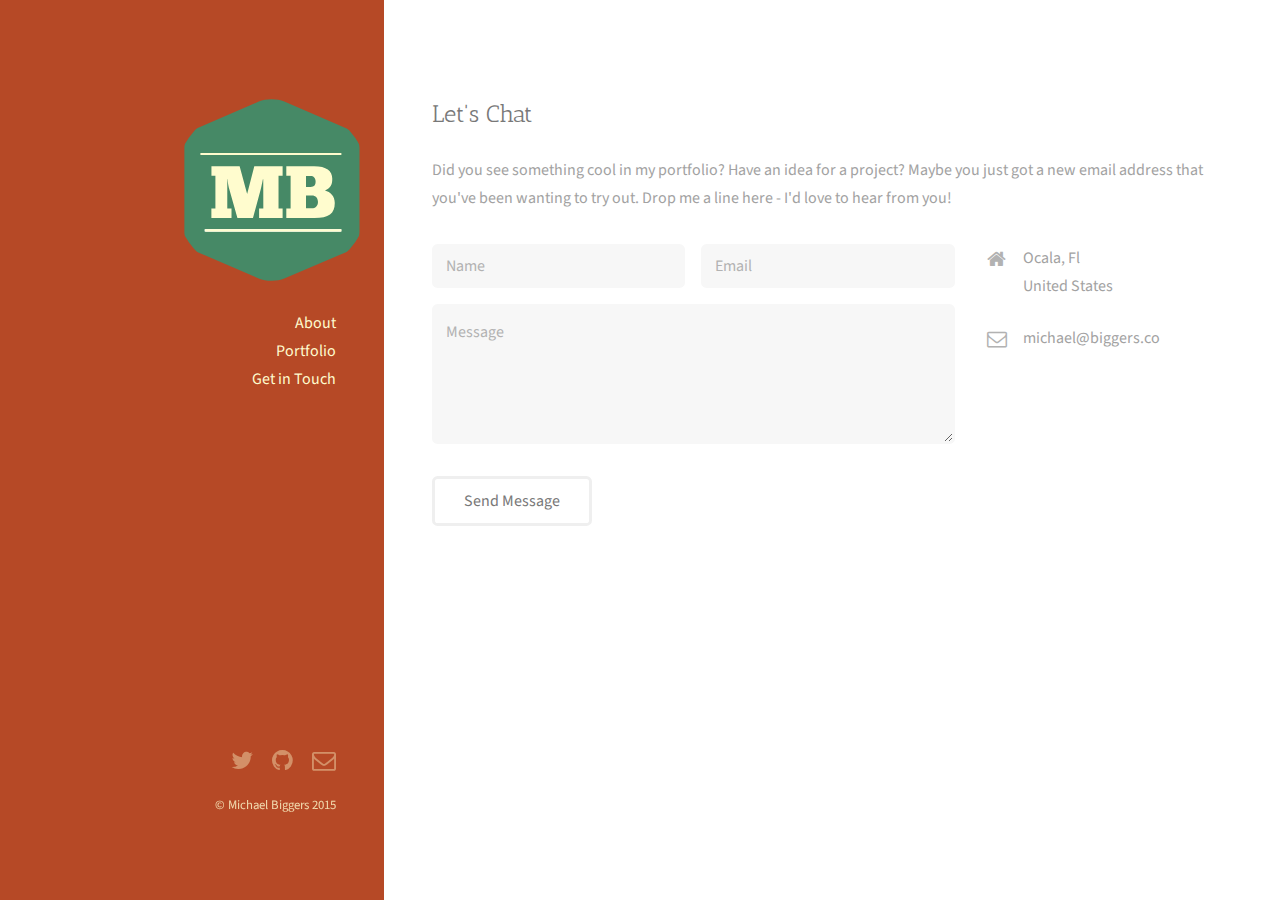
==== contact.html @ 1ce7cd29 "init" ====
<!DOCTYPE HTML>
<!--
	Strata by HTML5 UP
	html5up.net | @n33co
	Free for personal and commercial use under the CCA 3.0 license (html5up.net/license)
-->
<html>
	<head>
		<title>Michael Biggers|Web Designer & Front-End Developer</title>
		<meta http-equiv="content-type" content="text/html; charset=utf-8" />
		<meta name="description" content="" />
		<meta name="keywords" content="" />

		<!--[if lte IE 8]><script src="css/ie/html5shiv.js"></script><![endif]-->
		<script src="js/jquery.min.js"></script>
		<script src="js/jquery.poptrox.min.js"></script>
		<script src="js/skel.min.js"></script>
		<script src="js/init.js"></script>
		<noscript>
			<link rel="stylesheet" href="css/skel.css" />
			<link rel="stylesheet" href="css/style.css" />
			<link rel="stylesheet" href="css/style-xlarge.css" />
		</noscript>
		<!--[if lte IE 8]><link rel="stylesheet" href="css/ie/v8.css" /><![endif]-->
		<script src = "js/transition.js"></script>
	</head>
	<body id="top">

		<!-- Header -->
			<header id="header">
				<a href="index.html" class="image avatar transition" id="logoa"><img src="images/logo.svg" alt="" id = "logo"/></a>
				<ul>
					<li><a href = "index.html" class = "transition">About</a></li>
					<li><a href = "portfolio.html" class = "transition">Portfolio</a></li>
					<li><a href = "contact.html" class = "transition">Get&nbsp;in&nbsp;Touch</a></li>
				</ul>
				
			</header>

		<!-- Main -->
			<div id="main">

				

				<!-- Three -->
					<section id="three">
						<h2>Let's Chat</h2>
						<p>Did you see something cool in my portfolio? Have an idea for a project? Maybe you just got a new email address that you've been wanting to try out. Drop me a line here - I'd love to hear from you!</p>
						<div class="row">
							<div class="8u 12u$(small)">
								<form method="post" action="#">
									<div class="row uniform 50%">
										<div class="6u 12u$(xsmall)"><input type="text" name="name" id="name" placeholder="Name" /></div>
										<div class="6u$ 12u$(xsmall)"><input type="email" name="email" id="email" placeholder="Email" /></div>
										<div class="12u$"><textarea name="message" id="message" placeholder="Message" rows="4"></textarea></div>
									</div>
								</form>
								<ul class="actions">
									<li><input type="submit" value="Send Message" /></li>
								</ul>
							</div>
							<div class="4u$ 12u$(small)">
								<ul class="labeled-icons">
									<li>
										<h3 class="icon fa-home"><span class="label">Address</span></h3>
										Ocala, Fl<br />
										United States
									</li>
									<!--<li>
										<h3 class="icon fa-mobile"><span class="label">Phone</span></h3>
										000-000-0000
									</li>-->
									<li>
										<h3 class="icon fa-envelope-o"><span class="label">Email</span></h3>
										<a href="#">michael@biggers.co</a>
									</li>
								</ul>
							</div>
						</div>
					</section>

				<!-- Four -->
				<!--
					<section id="four">
						<h2>Elements</h2>

						<section>
							<h4>Text</h4>
							<p>This is <b>bold</b> and this is <strong>strong</strong>. This is <i>italic</i> and this is <em>emphasized</em>.
							This is <sup>superscript</sup> text and this is <sub>subscript</sub> text.
							This is <u>underlined</u> and this is code: <code>for (;;) { ... }</code>. Finally, <a href="#">this is a link</a>.</p>
							<hr />
							<header>
								<h4>Heading with a Subtitle</h4>
								<p>Lorem ipsum dolor sit amet nullam id egestas urna aliquam</p>
							</header>
							<p>Nunc lacinia ante nunc ac lobortis. Interdum adipiscing gravida odio porttitor sem non mi integer non faucibus ornare mi ut ante amet placerat aliquet. Volutpat eu sed ante lacinia sapien lorem accumsan varius montes viverra nibh in adipiscing blandit tempus accumsan.</p>
							<header>
								<h5>Heading with a Subtitle</h5>
								<p>Lorem ipsum dolor sit amet nullam id egestas urna aliquam</p>
							</header>
							<p>Nunc lacinia ante nunc ac lobortis. Interdum adipiscing gravida odio porttitor sem non mi integer non faucibus ornare mi ut ante amet placerat aliquet. Volutpat eu sed ante lacinia sapien lorem accumsan varius montes viverra nibh in adipiscing blandit tempus accumsan.</p>
							<hr />
							<h2>Heading Level 2</h2>
							<h3>Heading Level 3</h3>
							<h4>Heading Level 4</h4>
							<h5>Heading Level 5</h5>
							<h6>Heading Level 6</h6>
							<hr />
							<h5>Blockquote</h5>
							<blockquote>Fringilla nisl. Donec accumsan interdum nisi, quis tincidunt felis sagittis eget tempus euismod. Vestibulum ante ipsum primis in faucibus vestibulum. Blandit adipiscing eu felis iaculis volutpat ac adipiscing accumsan faucibus. Vestibulum ante ipsum primis in faucibus lorem ipsum dolor sit amet nullam adipiscing eu felis.</blockquote>
							<h5>Preformatted</h5>
							<pre><code>i = 0;

while (!deck.isInOrder()) {
print 'Iteration ' + i;
deck.shuffle();
i++;
}

print 'It took ' + i + ' iterations to sort the deck.';</code></pre>
						</section>

						<section>
							<h4>Lists</h4>
							<div class="row">
								<div class="6u 12u$(xsmall)">
									<h5>Unordered</h5>
									<ul>
										<li>Dolor pulvinar etiam magna etiam.</li>
										<li>Sagittis adipiscing lorem eleifend.</li>
										<li>Felis enim feugiat dolore viverra.</li>
									</ul>
									<h5>Alternate</h5>
									<ul class="alt">
										<li>Dolor pulvinar etiam magna etiam.</li>
										<li>Sagittis adipiscing lorem eleifend.</li>
										<li>Felis enim feugiat dolore viverra.</li>
									</ul>
								</div>
								<div class="6u$ 12u$(xsmall)">
									<h5>Ordered</h5>
									<ol>
										<li>Dolor pulvinar etiam magna etiam.</li>
										<li>Etiam vel felis at lorem sed viverra.</li>
										<li>Felis enim feugiat dolore viverra.</li>
										<li>Dolor pulvinar etiam magna etiam.</li>
										<li>Etiam vel felis at lorem sed viverra.</li>
										<li>Felis enim feugiat dolore viverra.</li>
									</ol>
									<h5>Icons</h5>
									<ul class="icons">
										<li><a href="#" class="icon fa-twitter"><span class="label">Twitter</span></a></li>
										<li><a href="#" class="icon fa-facebook"><span class="label">Facebook</span></a></li>
										<li><a href="#" class="icon fa-instagram"><span class="label">Instagram</span></a></li>
										<li><a href="#" class="icon fa-github"><span class="label">Github</span></a></li>
										<li><a href="#" class="icon fa-dribbble"><span class="label">Dribbble</span></a></li>
										<li><a href="#" class="icon fa-tumblr"><span class="label">Tumblr</span></a></li>
									</ul>
								</div>
							</div>
							<h5>Actions</h5>
							<ul class="actions">
								<li><a href="#" class="button special">Default</a></li>
								<li><a href="#" class="button">Default</a></li>
							</ul>
							<ul class="actions small">
								<li><a href="#" class="button special small">Small</a></li>
								<li><a href="#" class="button small">Small</a></li>
							</ul>
							<div class="row">
								<div class="6u 12u$(small)">
									<ul class="actions vertical">
										<li><a href="#" class="button special">Default</a></li>
										<li><a href="#" class="button">Default</a></li>
									</ul>
								</div>
								<div class="6u$ 12u$(small)">
									<ul class="actions vertical small">
										<li><a href="#" class="button special small">Small</a></li>
										<li><a href="#" class="button small">Small</a></li>
									</ul>
								</div>
								<div class="6u 12u$(small)">
									<ul class="actions vertical">
										<li><a href="#" class="button special fit">Default</a></li>
										<li><a href="#" class="button fit">Default</a></li>
									</ul>
								</div>
								<div class="6u$ 12u$(small)">
									<ul class="actions vertical small">
										<li><a href="#" class="button special small fit">Small</a></li>
										<li><a href="#" class="button small fit">Small</a></li>
									</ul>
								</div>
							</div>
						</section>

						<section>
							<h4>Table</h4>
							<h5>Default</h5>
							<div class="table-wrapper">
								<table>
									<thead>
										<tr>
											<th>Name</th>
											<th>Description</th>
											<th>Price</th>
										</tr>
									</thead>
									<tbody>
										<tr>
											<td>Item One</td>
											<td>Ante turpis integer aliquet porttitor.</td>
											<td>29.99</td>
										</tr>
										<tr>
											<td>Item Two</td>
											<td>Vis ac commodo adipiscing arcu aliquet.</td>
											<td>19.99</td>
										</tr>
										<tr>
											<td>Item Three</td>
											<td> Morbi faucibus arcu accumsan lorem.</td>
											<td>29.99</td>
										</tr>
										<tr>
											<td>Item Four</td>
											<td>Vitae integer tempus condimentum.</td>
											<td>19.99</td>
										</tr>
										<tr>
											<td>Item Five</td>
											<td>Ante turpis integer aliquet porttitor.</td>
											<td>29.99</td>
										</tr>
									</tbody>
									<tfoot>
										<tr>
											<td colspan="2"></td>
											<td>100.00</td>
										</tr>
									</tfoot>
								</table>
							</div>

							<h5>Alternate</h5>
							<div class="table-wrapper">
								<table class="alt">
									<thead>
										<tr>
											<th>Name</th>
											<th>Description</th>
											<th>Price</th>
										</tr>
									</thead>
									<tbody>
										<tr>
											<td>Item One</td>
											<td>Ante turpis integer aliquet porttitor.</td>
											<td>29.99</td>
										</tr>
										<tr>
											<td>Item Two</td>
											<td>Vis ac commodo adipiscing arcu aliquet.</td>
											<td>19.99</td>
										</tr>
										<tr>
											<td>Item Three</td>
											<td> Morbi faucibus arcu accumsan lorem.</td>
											<td>29.99</td>
										</tr>
										<tr>
											<td>Item Four</td>
											<td>Vitae integer tempus condimentum.</td>
											<td>19.99</td>
										</tr>
										<tr>
											<td>Item Five</td>
											<td>Ante turpis integer aliquet porttitor.</td>
											<td>29.99</td>
										</tr>
									</tbody>
									<tfoot>
										<tr>
											<td colspan="2"></td>
											<td>100.00</td>
										</tr>
									</tfoot>
								</table>
							</div>
						</section>

						<section>
							<h4>Buttons</h4>
							<ul class="actions">
								<li><a href="#" class="button special">Special</a></li>
								<li><a href="#" class="button">Default</a></li>
							</ul>
							<ul class="actions">
								<li><a href="#" class="button big">Big</a></li>
								<li><a href="#" class="button">Default</a></li>
								<li><a href="#" class="button small">Small</a></li>
							</ul>
							<ul class="actions fit">
								<li><a href="#" class="button special fit">Fit</a></li>
								<li><a href="#" class="button fit">Fit</a></li>
							</ul>
							<ul class="actions fit small">
								<li><a href="#" class="button special fit small">Fit + Small</a></li>
								<li><a href="#" class="button fit small">Fit + Small</a></li>
							</ul>
							<ul class="actions">
								<li><a href="#" class="button special icon fa-download">Icon</a></li>
								<li><a href="#" class="button icon fa-download">Icon</a></li>
							</ul>
							<ul class="actions">
								<li><span class="button special disabled">Special</span></li>
								<li><span class="button disabled">Default</span></li>
							</ul>
						</section>

						<section>
							<h4>Form</h4>
							<form method="post" action="#">
								<div class="row uniform 50%">
									<div class="6u 12u$(xsmall)">
										<input type="text" name="demo-name" id="demo-name" value="" placeholder="Name" />
									</div>
									<div class="6u$ 12u$(xsmall)">
										<input type="email" name="demo-email" id="demo-email" value="" placeholder="Email" />
									</div>
									<div class="12u$">
										<div class="select-wrapper">
											<select name="demo-category" id="demo-category">
												<option value="">- Category -</option>
												<option value="1">Manufacturing</option>
												<option value="1">Shipping</option>
												<option value="1">Administration</option>
												<option value="1">Human Resources</option>
											</select>
										</div>
									</div>
									<div class="4u 12u$(small)">
										<input type="radio" id="demo-priority-low" name="demo-priority" checked>
										<label for="demo-priority-low">Low Priority</label>
									</div>
									<div class="4u 12u$(small)">
										<input type="radio" id="demo-priority-normal" name="demo-priority">
										<label for="demo-priority-normal">Normal Priority</label>
									</div>
									<div class="4u$ 12u(small)">
										<input type="radio" id="demo-priority-high" name="demo-priority">
										<label for="demo-priority-high">High Priority</label>
									</div>
									<div class="6u 12u$(small)">
										<input type="checkbox" id="demo-copy" name="demo-copy">
										<label for="demo-copy">Email me a copy of this message</label>
									</div>
									<div class="6u$ 12u$(small)">
										<input type="checkbox" id="demo-human" name="demo-human" checked>
										<label for="demo-human">I am a human and not a robot</label>
									</div>
									<div class="12u$">
										<textarea name="demo-message" id="demo-message" placeholder="Enter your message" rows="6"></textarea>
									</div>
									<div class="12u$">
										<ul class="actions">
											<li><input type="submit" value="Send Message" class="special" /></li>
											<li><input type="reset" value="Reset" /></li>
										</ul>
									</div>
								</div>
							</form>
						</section>

						<section>
							<h4>Image</h4>
							<h5>Fit</h5>
							<div class="box alt">
								<div class="row 50% uniform">
									<div class="12u$"><span class="image fit"><img src="images/fulls/05.jpg" alt="" /></span></div>
									<div class="4u"><span class="image fit"><img src="images/thumbs/01.jpg" alt="" /></span></div>
									<div class="4u"><span class="image fit"><img src="images/thumbs/02.jpg" alt="" /></span></div>
									<div class="4u$"><span class="image fit"><img src="images/thumbs/03.jpg" alt="" /></span></div>
									<div class="4u"><span class="image fit"><img src="images/thumbs/04.jpg" alt="" /></span></div>
									<div class="4u"><span class="image fit"><img src="images/thumbs/05.jpg" alt="" /></span></div>
									<div class="4u$"><span class="image fit"><img src="images/thumbs/06.jpg" alt="" /></span></div>
									<div class="4u"><span class="image fit"><img src="images/thumbs/03.jpg" alt="" /></span></div>
									<div class="4u"><span class="image fit"><img src="images/thumbs/02.jpg" alt="" /></span></div>
									<div class="4u$"><span class="image fit"><img src="images/thumbs/01.jpg" alt="" /></span></div>
								</div>
							</div>
							<h5>Left &amp; Right</h5>
							<p><span class="image left"><img src="images/avatar.jpg" alt="" /></span>Fringilla nisl. Donec accumsan interdum nisi, quis tincidunt felis sagittis eget. tempus euismod. Vestibulum ante ipsum primis in faucibus vestibulum. Blandit adipiscing eu felis iaculis volutpat ac adipiscing accumsan eu faucibus. Integer ac pellentesque praesent tincidunt felis sagittis eget. tempus euismod. Vestibulum ante ipsum primis in faucibus vestibulum. Blandit adipiscing eu felis iaculis volutpat ac adipiscing accumsan eu faucibus. Integer ac pellentesque praesent. Donec accumsan interdum nisi, quis tincidunt felis sagittis eget. tempus euismod. Vestibulum ante ipsum primis in faucibus vestibulum. Blandit adipiscing eu felis iaculis volutpat ac adipiscing accumsan eu faucibus. Integer ac pellentesque praesent tincidunt felis sagittis eget. tempus euismod. Vestibulum ante ipsum primis in faucibus vestibulum. Blandit adipiscing eu felis iaculis volutpat ac adipiscing accumsan eu faucibus. Integer ac pellentesque praesent.</p>
							<p><span class="image right"><img src="images/avatar.jpg" alt="" /></span>Fringilla nisl. Donec accumsan interdum nisi, quis tincidunt felis sagittis eget. tempus euismod. Vestibulum ante ipsum primis in faucibus vestibulum. Blandit adipiscing eu felis iaculis volutpat ac adipiscing accumsan eu faucibus. Integer ac pellentesque praesent tincidunt felis sagittis eget. tempus euismod. Vestibulum ante ipsum primis in faucibus vestibulum. Blandit adipiscing eu felis iaculis volutpat ac adipiscing accumsan eu faucibus. Integer ac pellentesque praesent. Donec accumsan interdum nisi, quis tincidunt felis sagittis eget. tempus euismod. Vestibulum ante ipsum primis in faucibus vestibulum. Blandit adipiscing eu felis iaculis volutpat ac adipiscing accumsan eu faucibus. Integer ac pellentesque praesent tincidunt felis sagittis eget. tempus euismod. Vestibulum ante ipsum primis in faucibus vestibulum. Blandit adipiscing eu felis iaculis volutpat ac adipiscing accumsan eu faucibus. Integer ac pellentesque praesent.</p>
						</section>

					</section>
				-->

			</div>

		<!-- Footer -->
			<footer id="footer">
				<ul class="icons">
					<li><a href="http://twitter.com/michaelbiggers" class="icon fa-twitter"><span class="label">Twitter</span></a></li>
					<li><a href="http://github.com/michaelbiggers" class="icon fa-github"><span class="label">Github</span></a></li>
					<li><a href="contact.html" class="icon fa-envelope-o"><span class="label">Email</span></a></li>
				</ul>
				<ul class="copyright">
					<li>&copy; Michael Biggers 2015</li>
				</ul>
			</footer>
<script src="js/instantclick.min.js" data-no-instant></script>
	</body>
</html>
---- css/skel.css ----
/* Resets (http://meyerweb.com/eric/tools/css/reset/ | v2.0 | 20110126 | License: none (public domain)) */

	html,body,div,span,applet,object,iframe,h1,h2,h3,h4,h5,h6,p,blockquote,pre,a,abbr,acronym,address,big,cite,code,del,dfn,em,img,ins,kbd,q,s,samp,small,strike,strong,sub,sup,tt,var,b,u,i,center,dl,dt,dd,ol,ul,li,fieldset,form,label,legend,table,caption,tbody,tfoot,thead,tr,th,td,article,aside,canvas,details,embed,figure,figcaption,footer,header,hgroup,menu,nav,output,ruby,section,summary,time,mark,audio,video{margin:0;padding:0;border:0;font-size:100%;font:inherit;vertical-align:baseline;}article,aside,details,figcaption,figure,footer,header,hgroup,menu,nav,section{display:block;}body{line-height:1;}ol,ul{list-style:none;}blockquote,q{quotes:none;}blockquote:before,blockquote:after,q:before,q:after{content:'';content:none;}table{border-collapse:collapse;border-spacing:0;}body{-webkit-text-size-adjust:none}

/* Box Model */

	*, *:before, *:after {
		-moz-box-sizing: border-box;
		-webkit-box-sizing: border-box;
		box-sizing: border-box;
	}

/* Container */

	.container {
		margin-left: auto;
		margin-right: auto;

		/* width: (containers) */
		width: 100%;
	}

	/* Modifiers */

		/* 125% */
			.container.\31 25\25 {
				width: 100%;

				/* max-width: (containers * 1.25) */
				max-width: 125%;

				/* min-width: (containers) */
				min-width: 100%;
			}

		/* 75% */
			.container.\37 5\25 {

				/* width: (containers * 0.75) */
				width: 75%;

			}

		/* 50% */
			.container.\35 0\25 {

				/* width: (containers * 0.50) */
				width: 50%;

			}

		/* 25% */
			.container.\32 5\25 {

				/* width: (containers * 0.25) */
				width: 25%;

			}

/* Grid */

	.row {
		border-bottom: solid 1px transparent;
	}

	.row > * {
		float: left;
	}

	.row:after, .row:before {
		content: '';
		display: block;
		clear: both;
		height: 0;
	}

	.row.uniform > * > :first-child {
		margin-top: 0;
	}

	.row.uniform > * > :last-child {
		margin-bottom: 0;
	}

	/* Gutters */

		/* Normal */

			.row > * {
				/* padding: (gutters.horizontal) 0 0 (gutters.vertical) */
				padding: 0 0 0 2.5em;
			}

			.row {
				/* margin: -(gutters.horizontal) 0 -1px -(gutters.vertical) */
				margin: 0 0 -1px -2.5em;
			}

			.row.uniform > * {
				/* padding: (gutters.vertical) 0 0 (gutters.vertical) */
				padding: 2.5em 0 0 2.5em;
			}

			.row.uniform {
				/* margin: -(gutters.vertical) 0 -1px -(gutters.vertical) */
				margin: -2.5em 0 -1px -2.5em;
			}

		/* 200% */

			.row.\32 00\25 > * {
				/* padding: (gutters.horizontal) 0 0 (gutters.vertical) */
				padding: 0 0 0 5em;
			}

			.row.\32 00\25 {
				/* margin: -(gutters.horizontal) 0 -1px -(gutters.vertical) */
				margin: 0 0 -1px -5em;
			}

			.row.uniform.\32 00\25 > * {
				/* padding: (gutters.vertical) 0 0 (gutters.vertical) */
				padding: 5em 0 0 5em;
			}

			.row.uniform.\32 00\25 {
				/* margin: -(gutters.vertical) 0 -1px -(gutters.vertical) */
				margin: -5em 0 -1px -5em;
			}

		/* 150% */

			.row.\31 50\25 > * {
				/* padding: (gutters.horizontal) 0 0 (gutters.vertical) */
				padding: 0 0 0 3.75em;
			}

			.row.\31 50\25 {
				/* margin: -(gutters.horizontal) 0 -1px -(gutters.vertical) */
				margin: 0 0 -1px -3.75em;
			}

			.row.uniform.\31 50\25 > * {
				/* padding: (gutters.vertical) 0 0 (gutters.vertical) */
				padding: 3.75em 0 0 3.75em;
			}

			.row.uniform.\31 50\25 {
				/* margin: -(gutters.vertical) 0 -1px -(gutters.vertical) */
				margin: -3.75em 0 -1px -3.75em;
			}

		/* 50% */

			.row.\35 0\25 > * {
				/* padding: (gutters.horizontal) 0 0 (gutters.vertical) */
				padding: 0 0 0 1.25em;
			}

			.row.\35 0\25 {
				/* margin: -(gutters.horizontal) 0 -1px -(gutters.vertical) */
				margin: 0 0 -1px -1.25em;
			}

			.row.uniform.\35 0\25 > * {
				/* padding: (gutters.vertical) 0 0 (gutters.vertical) */
				padding: 1.25em 0 0 1.25em;
			}

			.row.uniform.\35 0\25 {
				/* margin: -(gutters.vertical) 0 -1px -(gutters.vertical) */
				margin: -1.25em 0 -1px -1.25em;
			}

		/* 25% */

			.row.\32 5\25 > * {
				/* padding: (gutters.horizontal) 0 0 (gutters.vertical) */
				padding: 0 0 0 0.625em;
			}

			.row.\32 5\25 {
				/* margin: -(gutters.horizontal) 0 -1px -(gutters.vertical) */
				margin: 0 0 -1px -0.625em;
			}

			.row.uniform.\32 5\25 > * {
				/* padding: (gutters.vertical) 0 0 (gutters.vertical) */
				padding: 0.625em 0 0 0.625em;
			}

			.row.uniform.\32 5\25 {
				/* margin: -(gutters.vertical) 0 -1px -(gutters.vertical) */
				margin: -0.625em 0 -1px -0.625em;
			}

		/* 0% */

			.row.\30 \25 > * {
				padding: 0;
			}

			.row.\30 \25 {
				margin: 0 0 -1px 0;
			}

	/* Cells */

		.\31 2u, .\31 2u\24 { width: 100%; clear: none; margin-left: 0; }
		.\31 1u, .\31 1u\24 { width: 91.6666666667%; clear: none; margin-left: 0; }
		.\31 0u, .\31 0u\24 { width: 83.3333333333%; clear: none; margin-left: 0; }
		.\39 u, .\39 u\24 { width: 75%; clear: none; margin-left: 0; }
		.\38 u, .\38 u\24 { width: 66.6666666667%; clear: none; margin-left: 0; }
		.\37 u, .\37 u\24 { width: 58.3333333333%; clear: none; margin-left: 0; }
		.\36 u, .\36 u\24 { width: 50%; clear: none; margin-left: 0; }
		.\35 u, .\35 u\24 { width: 41.6666666667%; clear: none; margin-left: 0; }
		.\34 u, .\34 u\24 { width: 33.3333333333%; clear: none; margin-left: 0; }
		.\33 u, .\33 u\24 { width: 25%; clear: none; margin-left: 0; }
		.\32 u, .\32 u\24 { width: 16.6666666667%; clear: none; margin-left: 0; }
		.\31 u, .\31 u\24 { width: 8.3333333333%; clear: none; margin-left: 0; }

		.\31 2u\24 + *,
		.\31 1u\24 + *,
		.\31 0u\24 + *,
		.\39 u\24 + *,
		.\38 u\24 + *,
		.\37 u\24 + *,
		.\36 u\24 + *,
		.\35 u\24 + *,
		.\34 u\24 + *,
		.\33 u\24 + *,
		.\32 u\24 + *,
		.\31 u\24 + * {
			clear: left;
		}

		.\-11u { margin-left: 91.6666666667% }
		.\-10u { margin-left: 83.3333333333% }
		.\-9u { margin-left: 75% }
		.\-8u { margin-left: 66.6666666667% }
		.\-7u { margin-left: 58.3333333333% }
		.\-6u { margin-left: 50% }
		.\-5u { margin-left: 41.6666666667% }
		.\-4u { margin-left: 33.3333333333% }
		.\-3u { margin-left: 25% }
		.\-2u { margin-left: 16.6666666667% }
		.\-1u { margin-left: 8.3333333333% }
---- css/style.css ----
@import url(font-awesome.min.css);
@import url("https://fonts.googleapis.com/css?family=Source+Sans+Pro:400,400italic");
@import url("https://fonts.googleapis.com/css?family=Antic+Slab");

/*
	Strata by HTML5 UP
	html5up.net | @n33co
	Free for personal and commercial use under the CCA 3.0 license (html5up.net/license)
*/

/* Basic */

	body {
		background: #fff;
	}

		body.is-loading *, body.is-loading *:before, body.is-loading *:after {
			-moz-animation: none !important;
			-webkit-animation: none !important;
			-o-animation: none !important;
			-ms-animation: none !important;
			animation: none !important;
			-moz-transition: none !important;
			-webkit-transition: none !important;
			-o-transition: none !important;
			-ms-transition: none !important;
			transition: none !important;
		}

	body, input, select, textarea {
		color: #a2a2a2;
		font-family: "Source Sans Pro", Helvetica, sans-serif;
		font-size: 16pt;
		font-weight: 400;
		line-height: 1.75em;
	}
	::selection{
		background-color:#468966;
		color:#FFFCCE;
	}
	.accent::selection{
		color:#B64926;
	}
	a {
		-moz-transition: color 0.2s ease-in-out, border-color 0.2s ease-in-out;
		-webkit-transition: color 0.2s ease-in-out, border-color 0.2s ease-in-out;
		-o-transition: color 0.2s ease-in-out, border-color 0.2s ease-in-out;
		-ms-transition: color 0.2s ease-in-out, border-color 0.2s ease-in-out;
		transition: color 0.2s ease-in-out, border-color 0.2s ease-in-out;
		border-bottom: transparent;
		color: #FFFCCE;
		text-decoration: none;
	}

		a:hover {
			border-bottom: solid 1px;
			color: #FFF0A5 !important;
			text-decoration: none;
		}

	strong, b {
		color: #787878;
		font-weight: 400;
	}

	em, i {
		font-style: italic;
	}

	p {
		margin: 0 0 2em 0;
	}

	h1, h2, h3, h4, h5, h6 {
		color: #787878;
		font-weight: 400;
		line-height: 1em;
		margin: 0 0 1em 0;
	}

		h1 a, h2 a, h3 a, h4 a, h5 a, h6 a {
			color: inherit;
			text-decoration: none;
		}

	h1 {
		font-size: 2em;
		line-height: 1.5em;
	}

	h2 {
		font-size: 1.5em;
		line-height: 1.5em;
		font-family:'Antic Slab';
	}

	h3 {
		font-size: 1.25em;
		line-height: 1.5em;
	}

	h4 {
		font-size: 1.1em;
		line-height: 1.5em;
	}

	h5 {
		font-size: 0.9em;
		line-height: 1.5em;
	}

	h6 {
		font-size: 0.7em;
		line-height: 1.5em;
	}

	sub {
		font-size: 0.8em;
		position: relative;
		top: 0.5em;
	}

	sup {
		font-size: 0.8em;
		position: relative;
		top: -0.5em;
	}

	hr {
		border: 0;
		border-bottom: solid 2px #efefef;
		margin: 2em 0;
	}

		hr.major {
			margin: 3em 0;
		}

	blockquote {
		border-left: solid 6px #efefef;
		font-style: italic;
		margin: 0 0 2em 0;
		padding: 0.5em 0 0.5em 1.5em;
	}

	code {
		background: #f7f7f7;
		border-radius: 0.35em;
		border: solid 2px #efefef;
		font-family: "Courier New", monospace;
		font-size: 0.9em;
		margin: 0 0.25em;
		padding: 0.25em 0.65em;
	}

	pre {
		-webkit-overflow-scrolling: touch;
		font-family: "Courier New", monospace;
		font-size: 0.9em;
		margin: 0 0 2em 0;
	}

		pre code {
			display: block;
			line-height: 1.75em;
			padding: 1em 1.5em;
			overflow-x: auto;
		}

	.align-left {
		text-align: left;
	}

	.align-center {
		text-align: center;
	}

	.align-right {
		text-align: right;
	}

/* Section/Article */

	section.special, article.special {
		text-align: center;
	}

	header p {
		color: #b2b2b2;
		position: relative;
		margin: 0 0 1.5em 0;
	}

	header h2 + p {
		font-size: 1.25em;
		margin-top: -1em;
		line-height: 1.5em;
	}

	header h3 + p {
		font-size: 1.1em;
		margin-top: -0.8em;
		line-height: 1.5em;
	}

	header h4 + p,
	header h5 + p,
	header h6 + p {
		font-size: 0.9em;
		margin-top: -0.6em;
		line-height: 1.5em;
	}

	header.major h2 {
		font-size: 2em;
		font-family:"Source Sans Pro";
	}

/* Form */

	form {
		margin: 0 0 2em 0;
	}

	label {
		color: #787878;
		display: block;
		font-size: 0.9em;
		font-weight: 400;
		margin: 0 0 1em 0;
	}

	input[type="text"],
	input[type="password"],
	input[type="email"],
	select,
	textarea {
		-moz-appearance: none;
		-webkit-appearance: none;
		-o-appearance: none;
		-ms-appearance: none;
		appearance: none;
		background: #f7f7f7;
		border-radius: 0.35em;
		border: solid 2px transparent;
		color: inherit;
		display: block;
		outline: 0;
		padding: 0 0.75em;
		text-decoration: none;
		width: 100%;
	}

		input[type="text"]:invalid,
		input[type="password"]:invalid,
		input[type="email"]:invalid,
		select:invalid,
		textarea:invalid {
			box-shadow: none;
		}

		input[type="text"]:focus,
		input[type="password"]:focus,
		input[type="email"]:focus,
		select:focus,
		textarea:focus {
			border-color: #49bf9d;
		}

	.select-wrapper {
		text-decoration: none;
		display: block;
		position: relative;
	}

		.select-wrapper:before {
			-moz-osx-font-smoothing: grayscale;
			-webkit-font-smoothing: antialiased;
			font-family: FontAwesome;
			font-style: normal;
			font-weight: normal;
			text-transform: none !important;
		}

		.select-wrapper:before {
			color: #dfdfdf;
			content: '\f078';
			display: block;
			height: 2.75em;
			line-height: 2.75em;
			pointer-events: none;
			position: absolute;
			right: 0;
			text-align: center;
			top: 0;
			width: 2.75em;
		}

		.select-wrapper select::-ms-expand {
			display: none;
		}

	input[type="text"],
	input[type="password"],
	input[type="email"],
	select {
		height: 2.75em;
	}

	textarea {
		padding: 0.75em;
	}

	input[type="checkbox"],
	input[type="radio"] {
		-moz-appearance: none;
		-webkit-appearance: none;
		-o-appearance: none;
		-ms-appearance: none;
		appearance: none;
		display: block;
		float: left;
		margin-right: -2em;
		opacity: 0;
		width: 1em;
		z-index: -1;
	}

		input[type="checkbox"] + label,
		input[type="radio"] + label {
			text-decoration: none;
			color: #a2a2a2;
			cursor: pointer;
			display: inline-block;
			font-size: 1em;
			font-weight: 400;
			padding-left: 2.4em;
			padding-right: 0.75em;
			position: relative;
		}

			input[type="checkbox"] + label:before,
			input[type="radio"] + label:before {
				-moz-osx-font-smoothing: grayscale;
				-webkit-font-smoothing: antialiased;
				font-family: FontAwesome;
				font-style: normal;
				font-weight: normal;
				text-transform: none !important;
			}

			input[type="checkbox"] + label:before,
			input[type="radio"] + label:before {
				background: #f7f7f7;
				border-radius: 0.35em;
				border: solid 2px transparent;
				content: '';
				display: inline-block;
				height: 1.65em;
				left: 0;
				line-height: 1.58125em;
				position: absolute;
				text-align: center;
				top: 0;
				width: 1.65em;
			}

		input[type="checkbox"]:checked + label:before,
		input[type="radio"]:checked + label:before {
			background: #787878;
			border-color: #787878;
			color: #fff;
			content: '\f00c';
		}

		input[type="checkbox"]:focus + label:before,
		input[type="radio"]:focus + label:before {
			border-color: #49bf9d;
		}

	input[type="checkbox"] + label:before {
		border-radius: 0.35em;
	}

	input[type="radio"] + label:before {
		border-radius: 100%;
	}

	::-webkit-input-placeholder {
		color: #b2b2b2 !important;
		opacity: 1.0;
	}

	:-moz-placeholder {
		color: #b2b2b2 !important;
		opacity: 1.0;
	}

	::-moz-placeholder {
		color: #b2b2b2 !important;
		opacity: 1.0;
	}

	:-ms-input-placeholder {
		color: #b2b2b2 !important;
		opacity: 1.0;
	}

	.formerize-placeholder {
		color: #b2b2b2 !important;
		opacity: 1.0;
	}

/* Box */

	.box {
		border-radius: 0.35em;
		border: solid 2px #efefef;
		margin-bottom: 2em;
		padding: 1.5em;
	}

		.box > :last-child,
		.box > :last-child > :last-child,
		.box > :last-child > :last-child > :last-child {
			margin-bottom: 0;
		}

		.box.alt {
			border: 0;
			border-radius: 0;
			padding: 0;
		}

/* Icon */

	.icon {
		text-decoration: none;
		border-bottom: none;
		position: relative;
	}

		.icon:before {
			-moz-osx-font-smoothing: grayscale;
			-webkit-font-smoothing: antialiased;
			font-family: FontAwesome;
			font-style: normal;
			font-weight: normal;
			text-transform: none !important;
		}

		.icon > .label {
			display: none;
		}

/* Image */

	.image {
		border-radius: 0.35em;
		border: 0;
		display: inline-block;
		position: relative;
	}

		.image:before {
			-moz-transition: opacity 0.2s ease-in-out;
			-webkit-transition: opacity 0.2s ease-in-out;
			-o-transition: opacity 0.2s ease-in-out;
			-ms-transition: opacity 0.2s ease-in-out;
			transition: opacity 0.2s ease-in-out;
			background: url("images/overlay.png");
			border-radius: 0.35em;
			content: '';
			display: block;
			height: 100%;
			left: 0;
			opacity: 0.5;
			position: absolute;
			top: 0;
			width: 100%;
		}

		.image.thumb {
			text-align: center;
		}

			.image.thumb:after {
				-moz-transition: opacity 0.2s ease-in-out;
				-webkit-transition: opacity 0.2s ease-in-out;
				-o-transition: opacity 0.2s ease-in-out;
				-ms-transition: opacity 0.2s ease-in-out;
				transition: opacity 0.2s ease-in-out;
				border-radius: 0.35em;
				border: solid 3px rgba(255, 255, 255, 0.5);
				color: #fff;
				content: 'View';
				display: inline-block;
				font-size: 0.8em;
				font-weight: 400;
				left: 50%;
				line-height: 2.25em;
				margin: -1.25em 0 0 -3em;
				opacity: 0;
				padding: 0 1.5em;
				position: absolute;
				text-align: center;
				text-decoration: none;
				top: 50%;
				white-space: nowrap;
			}

			.image.thumb:hover:after {
				opacity: 1.0;
			}

			.image.thumb:hover:before {
				background: url("images/overlay.png"), url("images/overlay.png");
				opacity: 1.0;
			}

		.image img {
			border-radius: 0.35em;
			display: block;
		}

		.image.left {
			float: left;
			margin: 0 1.5em 1em 0;
			top: 0.25em;
		}

		.image.right {
			float: right;
			margin: 0 0 1em 1.5em;
			top: 0.25em;
		}

		.image.left, .image.right {
			max-width: 40%;
		}

			.image.left img, .image.right img {
				width: 100%;
			}

		.image.fit {
			display: block;
			margin: 0 0 2em 0;
			width: 100%;
		}

			.image.fit img {
				width: 100%;
			}

		.image.avatar {
			border-radius: 100%;
			margin:auto;
		}

			.image.avatar:before {
				display: none;
			}

			.image.avatar img {
				border-radius: 100%;
				width: 100%;
			}

/* List */

	ol {
		list-style: decimal;
		margin: 0 0 2em 0;
		padding-left: 1.25em;
	}

		ol li {
			padding-left: 0.25em;
		}

	ul {
		list-style: none;
		margin: 0 0 2em 0;
		padding-left: 1em;
	}

		ul li {
			padding-left: 0.5em;
		}

		ul.alt {
			list-style: none;
			padding-left: 0;
		}

			ul.alt li {
				border-top: solid 2px #efefef;
				padding: 0.5em 0;
			}

				ul.alt li:first-child {
					border-top: 0;
					padding-top: 0;
				}

		ul.icons {
			cursor: default;
			list-style: none;
			padding-left: 0;

		}

			ul.icons li {
				display: inline-block;
				padding: 0 1em 0 0;

			}

				ul.icons li:last-child {
					padding-right: 0;
				}

				ul.icons li .icon:before {
					font-size: 1.5em;
				}

		ul.actions {
			cursor: default;
			list-style: none;
			padding-left: 0;
		}

			ul.actions li {
				display: inline-block;
				padding: 0 1em 0 0;
				vertical-align: middle;
			}

				ul.actions li:last-child {
					padding-right: 0;
				}

			ul.actions.small li {
				padding: 0 0.5em 0 0;
			}

			ul.actions.vertical li {
				display: block;
				padding: 1em 0 0 0;
			}

				ul.actions.vertical li:first-child {
					padding-top: 0;
				}

				ul.actions.vertical li > * {
					margin-bottom: 0;
				}

			ul.actions.vertical.small li {
				padding: 0.5em 0 0 0;
			}

				ul.actions.vertical.small li:first-child {
					padding-top: 0;
				}

			ul.actions.fit {
				display: table;
				margin-left: -1em;
				padding: 0;
				table-layout: fixed;
				width: calc(100% + 1em);
			}

				ul.actions.fit li {
					display: table-cell;
					padding: 0 0 0 1em;
				}

					ul.actions.fit li > * {
						margin-bottom: 0;
					}

				ul.actions.fit.small {
					margin-left: -0.5em;
					width: calc(100% + 0.5em);
				}

					ul.actions.fit.small li {
						padding: 0 0 0 0.5em;
					}

		ul.labeled-icons {
			list-style: none;
			padding: 0;
		}

			ul.labeled-icons li {
				line-height: 1.75em;
				margin: 1.5em 0 0 0;
				padding-left: 2.25em;
				position: relative;
			}

				ul.labeled-icons li:first-child {
					margin-top: 0;
				}

				ul.labeled-icons li a {
					color: inherit;
				}

				ul.labeled-icons li h3 {
					color: #b2b2b2;
					left: 0;
					position: absolute;
					text-align: center;
					top: 0;
					width: 1em;
				}

	dl {
		margin: 0 0 2em 0;
	}

/* Table */

	.table-wrapper {
		-webkit-overflow-scrolling: touch;
		overflow-x: auto;
	}

	table {
		margin: 0 0 2em 0;
		width: 100%;
	}

		table tbody tr {
			border: solid 1px #efefef;
			border-left: 0;
			border-right: 0;
		}

			table tbody tr:nth-child(2n + 1) {
				background-color: #f7f7f7;
			}

		table td {
			padding: 0.75em 0.75em;
		}

		table th {
			color: #787878;
			font-size: 0.9em;
			font-weight: 400;
			padding: 0 0.75em 0.75em 0.75em;
			text-align: left;
		}

		table thead {
			border-bottom: solid 2px #efefef;
		}

		table tfoot {
			border-top: solid 2px #efefef;
		}

		table.alt {
			border-collapse: separate;
		}

			table.alt tbody tr td {
				border: solid 2px #efefef;
				border-left-width: 0;
				border-top-width: 0;
			}

				table.alt tbody tr td:first-child {
					border-left-width: 2px;
				}

			table.alt tbody tr:first-child td {
				border-top-width: 2px;
			}

			table.alt thead {
				border-bottom: 0;
			}

			table.alt tfoot {
				border-top: 0;
			}

/* Button */

	input[type="submit"],
	input[type="reset"],
	input[type="button"],
	.button {
		-moz-appearance: none;
		-webkit-appearance: none;
		-o-appearance: none;
		-ms-appearance: none;
		appearance: none;
		-moz-transition: background-color 0.2s ease-in-out, color 0.2s ease-in-out, border-color 0.2s ease-in-out;
		-webkit-transition: background-color 0.2s ease-in-out, color 0.2s ease-in-out, border-color 0.2s ease-in-out;
		-o-transition: background-color 0.2s ease-in-out, color 0.2s ease-in-out, border-color 0.2s ease-in-out;
		-ms-transition: background-color 0.2s ease-in-out, color 0.2s ease-in-out, border-color 0.2s ease-in-out;
		transition: background-color 0.2s ease-in-out, color 0.2s ease-in-out, border-color 0.2s ease-in-out;
		background-color: transparent;
		border-radius: 0.35em;
		border: solid 3px #efefef;
		color: #787878 !important;
		cursor: pointer;
		display: inline-block;
		font-weight: 400;
		height: 3.15em;
		height: calc(2.75em + 6px);
		line-height: 2.75em;
		min-width: 10em;
		padding: 0 1.5em;
		text-align: center;
		text-decoration: none;
		white-space: nowrap;
	}

		input[type="submit"]:hover,
		input[type="reset"]:hover,
		input[type="button"]:hover,
		.button:hover {
			border-color: #49bf9d;
			color: #49bf9d !important;
		}

		input[type="submit"]:active,
		input[type="reset"]:active,
		input[type="button"]:active,
		.button:active {
			background-color: rgba(73, 191, 157, 0.1);
			border-color: #49bf9d;
			color: #49bf9d !important;
		}

		input[type="submit"].icon,
		input[type="reset"].icon,
		input[type="button"].icon,
		.button.icon {
			padding-left: 1.35em;
		}

			input[type="submit"].icon:before,
			input[type="reset"].icon:before,
			input[type="button"].icon:before,
			.button.icon:before {
				margin-right: 0.5em;
			}

		input[type="submit"].fit,
		input[type="reset"].fit,
		input[type="button"].fit,
		.button.fit {
			display: block;
			margin: 0 0 1em 0;
			min-width: 0;
			width: 100%;
		}

		input[type="submit"].small,
		input[type="reset"].small,
		input[type="button"].small,
		.button.small {
			font-size: 0.8em;
		}

		input[type="submit"].big,
		input[type="reset"].big,
		input[type="button"].big,
		.button.big {
			font-size: 1.35em;
		}

		input[type="submit"].special,
		input[type="reset"].special,
		input[type="button"].special,
		.button.special {
			background-color: #49bf9d;
			border-color: #49bf9d;
			color: #ffffff !important;
		}

			input[type="submit"].special:hover,
			input[type="reset"].special:hover,
			input[type="button"].special:hover,
			.button.special:hover {
				background-color: #5cc6a7;
				border-color: #5cc6a7;
			}

			input[type="submit"].special:active,
			input[type="reset"].special:active,
			input[type="button"].special:active,
			.button.special:active {
				background-color: #3eb08f;
				border-color: #3eb08f;
			}

		input[type="submit"].disabled, input[type="submit"]:disabled,
		input[type="reset"].disabled,
		input[type="reset"]:disabled,
		input[type="button"].disabled,
		input[type="button"]:disabled,
		.button.disabled,
		.button:disabled {
			background-color: #e7e7e7 !important;
			border-color: #e7e7e7 !important;
			color: #b2b2b2 !important;
			cursor: default;
		}

/* Work Item */

	.work-item {
		margin: 0 0 2em 0;
	}

		.work-item .image {
			margin: 0 0 1.5em 0;
		}

		.work-item h3 {
			font-size: 1em;
			margin: 0 0 0.5em 0;
		}

		.work-item p {
			font-size: 0.8em;
			line-height: 1.5em;
			margin: 0;
		}

/* Header */

	#header {
		/*background-color: #1f1815;*/
		background-color:#688988; /* Standard syntax */;
		background-attachment: scroll,								fixed;
		background-position: top left,							top left;
		background-repeat: repeat,								no-repeat;
		background-size: auto,								auto 100%;
		color: rgba(255, 255, 255, 0.5);
		height: 100%;
		left: 0;
		padding: 8em 4em 0 0;
		position: fixed;
		text-align: right;
		top: 0;
		width: 35%;
	}

		#header strong, #header b {
			color: #ffffff;
		}

		#header h2, #header h3, #header h4, #header h5, #header h6 {
			color: #ffffff;
		}

		#header h1 {
			color: rgba(255, 255, 255, 0.5);
			font-size: 1.35em;
			line-height: 1.75em;
			margin: 0;
		}

		#header .image.avatar {
			margin: 0 0 1em 0;
			width: 6.25em;
		}

/* Footer */

	#footer {
		bottom: 0;
		left: 0;
		padding: 0 4em 6em 0;
		position: fixed;
		text-align: right;
		width: 35%;
	}

		#footer .icons {
			margin: 1em 0 0 0;
		}

			#footer .icons a {
				color:rgba(255,252,206,0.4);
			}

		#footer .copyright {
			color: rgba(255,252,206,0.8);
			font-size: 0.8em;
			list-style: none;
			margin: 1em 0 0 0;
			padding: 0;
		}

			#footer .copyright li {
				border-left: solid 1px rgba(255, 255, 255, 0.25);
				display: inline-block;
				line-height: 1em;
				margin-left: 0.75em;
				padding-left: 0.75em;
			}

				#footer .copyright li:first-child {
					border-left: 0;
					margin-left: 0;
					padding-left: 0;
				}

				#footer .copyright li a {
					color: inherit;
				}

/* Main */

	#main {
		margin-left: 35%;
		max-width: 54em;
		padding: 8em 4em 4em 4em;
		width: calc(100% - 35%);
	}

		#main > section {
			border-top: solid 2px #efefef;
			margin: 4em 0 0 0;
			padding: 4em 0 0 0;
		}

			#main > section:first-child {
				border-top: 0;
				margin-top: 0;
				padding-top: 0;
			}

/* Poptrox */
	@-moz-keyframes spin { 0% { -moz-transform: rotate(0deg); -webkit-transform: rotate(0deg); -o-transform: rotate(0deg); -ms-transform: rotate(0deg); transform: rotate(0deg); } 100% { -moz-transform: rotate(360deg); -webkit-transform: rotate(360deg); -o-transform: rotate(360deg); -ms-transform: rotate(360deg); transform: rotate(360deg); } }
	@-webkit-keyframes spin { 0% { -moz-transform: rotate(0deg); -webkit-transform: rotate(0deg); -o-transform: rotate(0deg); -ms-transform: rotate(0deg); transform: rotate(0deg); } 100% { -moz-transform: rotate(360deg); -webkit-transform: rotate(360deg); -o-transform: rotate(360deg); -ms-transform: rotate(360deg); transform: rotate(360deg); } }
	@-o-keyframes spin { 0% { -moz-transform: rotate(0deg); -webkit-transform: rotate(0deg); -o-transform: rotate(0deg); -ms-transform: rotate(0deg); transform: rotate(0deg); } 100% { -moz-transform: rotate(360deg); -webkit-transform: rotate(360deg); -o-transform: rotate(360deg); -ms-transform: rotate(360deg); transform: rotate(360deg); } }
	@-ms-keyframes spin { 0% { -moz-transform: rotate(0deg); -webkit-transform: rotate(0deg); -o-transform: rotate(0deg); -ms-transform: rotate(0deg); transform: rotate(0deg); } 100% { -moz-transform: rotate(360deg); -webkit-transform: rotate(360deg); -o-transform: rotate(360deg); -ms-transform: rotate(360deg); transform: rotate(360deg); } }
	@keyframes spin { 0% { -moz-transform: rotate(0deg); -webkit-transform: rotate(0deg); -o-transform: rotate(0deg); -ms-transform: rotate(0deg); transform: rotate(0deg); } 100% { -moz-transform: rotate(360deg); -webkit-transform: rotate(360deg); -o-transform: rotate(360deg); -ms-transform: rotate(360deg); transform: rotate(360deg); } }

	.poptrox-popup {
		-moz-box-sizing: content-box;
		-webkit-box-sizing: content-box;
		-o-box-sizing: content-box;
		-ms-box-sizing: content-box;
		box-sizing: content-box;
		-webkit-tap-highlight-color: rgba(255, 255, 255, 0);
		background: #fff;
		border-radius: 0.35em;
		box-shadow: 0 0.1em 0.15em 0 rgba(0, 0, 0, 0.15);
		overflow: hidden;
		padding-bottom: 3em;
	}

		.poptrox-popup .loader {
			text-decoration: none;
			-moz-animation: spin 1s linear infinite;
			-webkit-animation: spin 1s linear infinite;
			-o-animation: spin 1s linear infinite;
			-ms-animation: spin 1s linear infinite;
			animation: spin 1s linear infinite;
			font-size: 1.5em;
			height: 1em;
			left: 50%;
			line-height: 1em;
			margin: -0.5em 0 0 -0.5em;
			position: absolute;
			top: 50%;
			width: 1em;
		}

			.poptrox-popup .loader:before {
				-moz-osx-font-smoothing: grayscale;
				-webkit-font-smoothing: antialiased;
				font-family: FontAwesome;
				font-style: normal;
				font-weight: normal;
				text-transform: none !important;
			}

			.poptrox-popup .loader:before {
				content: '\f1ce';
			}

		.poptrox-popup .caption {
			background: #fff;
			bottom: 0;
			cursor: default;
			font-size: 0.9em;
			height: 3em;
			left: 0;
			line-height: 2.8em;
			position: absolute;
			text-align: center;
			width: 100%;
			z-index: 1;
		}

		.poptrox-popup .nav-next,
		.poptrox-popup .nav-previous {
			text-decoration: none;
			-moz-transition: opacity 0.2s ease-in-out;
			-webkit-transition: opacity 0.2s ease-in-out;
			-o-transition: opacity 0.2s ease-in-out;
			-ms-transition: opacity 0.2s ease-in-out;
			transition: opacity 0.2s ease-in-out;
			-webkit-tap-highlight-color: rgba(255, 255, 255, 0);
			background: rgba(0, 0, 0, 0.01);
			cursor: pointer;
			height: 100%;
			opacity: 0;
			position: absolute;
			top: 0;
			width: 50%;
		}

			.poptrox-popup .nav-next:before,
			.poptrox-popup .nav-previous:before {
				-moz-osx-font-smoothing: grayscale;
				-webkit-font-smoothing: antialiased;
				font-family: FontAwesome;
				font-style: normal;
				font-weight: normal;
				text-transform: none !important;
			}

			.poptrox-popup .nav-next:before,
			.poptrox-popup .nav-previous:before {
				color: #fff;
				font-size: 2.5em;
				height: 1em;
				line-height: 1em;
				margin-top: -0.75em;
				position: absolute;
				text-align: center;
				top: 50%;
				width: 1.5em;
			}

		.poptrox-popup .nav-next {
			right: 0;
		}

			.poptrox-popup .nav-next:before {
				content: '\f105';
				right: 0;
			}

		.poptrox-popup .nav-previous {
			left: 0;
		}

			.poptrox-popup .nav-previous:before {
				content: '\f104';
				left: 0;
			}

		.poptrox-popup .closer {
			text-decoration: none;
			-moz-transition: opacity 0.2s ease-in-out;
			-webkit-transition: opacity 0.2s ease-in-out;
			-o-transition: opacity 0.2s ease-in-out;
			-ms-transition: opacity 0.2s ease-in-out;
			transition: opacity 0.2s ease-in-out;
			-webkit-tap-highlight-color: rgba(255, 255, 255, 0);
			color: #fff;
			height: 4em;
			line-height: 4em;
			opacity: 0;
			position: absolute;
			right: 0;
			text-align: center;
			top: 0;
			width: 4em;
			z-index: 2;
		}

			.poptrox-popup .closer:before {
				-moz-osx-font-smoothing: grayscale;
				-webkit-font-smoothing: antialiased;
				font-family: FontAwesome;
				font-style: normal;
				font-weight: normal;
				text-transform: none !important;
			}

			.poptrox-popup .closer:before {
				-moz-box-sizing: content-box;
				-webkit-box-sizing: content-box;
				-o-box-sizing: content-box;
				-ms-box-sizing: content-box;
				box-sizing: content-box;
				border-radius: 100%;
				border: solid 3px rgba(255, 255, 255, 0.5);
				content: '\f00d';
				display: block;
				font-size: 1em;
				height: 1.75em;
				left: 50%;
				line-height: 1.75em;
				margin: -0.875em 0 0 -0.875em;
				position: absolute;
				top: 50%;
				width: 1.75em;
			}

		.poptrox-popup:hover .nav-next,
		.poptrox-popup:hover .nav-previous {
			opacity: 0.5;
		}

			.poptrox-popup:hover .nav-next:hover,
			.poptrox-popup:hover .nav-previous:hover {
				opacity: 1.0;
			}

		.poptrox-popup:hover .closer {
			opacity: 0.5;
		}

			.poptrox-popup:hover .closer:hover {
				opacity: 1.0;
			}
/* Extra Styling */
	.accent {
		color:#B64926;
		font-family:'Antic Slab';
	}
	header.major {
		padding-top:30%;
	}
	#logo {
		width:200%;
		margin-left:-4em;

	}
	#logoa:hover {
		border-bottom:none;
	}

	article a {
		color:black;
	}

	article h3:hover {
		text-decoration:underline;
	}
/* Touch */

	body.is-touch .image.thumb:before {
		opacity: 0.5 !important;
	}

	body.is-touch .image.thumb:after {
		display: none !important;
	}

	body.is-touch #header {
		background-attachment: scroll;
		background-size: auto, cover;
	}

	body.is-touch .poptrox-popup .nav-next,
	body.is-touch .poptrox-popup .nav-previous,
	body.is-touch .poptrox-popup .closer {
		opacity: 1.0 !important;
	}
---- css/style-xlarge.css ----
/*
	Strata by HTML5 UP
	html5up.net | @n33co
	Free for personal and commercial use under the CCA 3.0 license (html5up.net/license)
*/

/* Basic */
#header {
	background-color:#B64926;
}
	body, input, select, textarea {
		font-size: 12pt;
	}
---- css/ie/v8.css ----
/*
	Strata by HTML5 UP
	html5up.net | @n33co
	Free for personal and commercial use under the CCA 3.0 license (html5up.net/license)
*/

/* Button */

	input[type="submit"],
	input[type="reset"],
	input[type="button"],
	.button {
		position: relative;
		-ms-behavior: url("css/ie/PIE.htc");
	}

/* Form */

	input[type="text"],
	input[type="password"],
	input[type="email"],
	select,
	textarea {
		position: relative;
		-ms-behavior: url("css/ie/PIE.htc");
	}

	input[type="text"],
	input[type="password"],
	input[type="email"],
	select {
		height: 2.75em;
		line-height: 2.75em;
	}

	input[type="checkbox"] + label:before,
	input[type="radio"] + label:before {
		display: none;
	}

/* Image */

	.image {
		position: relative;
		-ms-behavior: url("css/ie/PIE.htc");
	}

		.image:before, .image:after {
			display: none !important;
		}

		.image img {
			position: relative;
			-ms-behavior: url("css/ie/PIE.htc");
		}

/* Header */

	#header {
		background-image: url("../../images/bg.jpg");
		background-repeat: no-repeat;
		background-size: cover;
		-ms-behavior: url("css/ie/backgroundsize.min.htc");
	}

		#header h1 {
			color: #ffffff;
		}

/* Footer */

	#footer .icons a {
		color: #ffffff;
	}
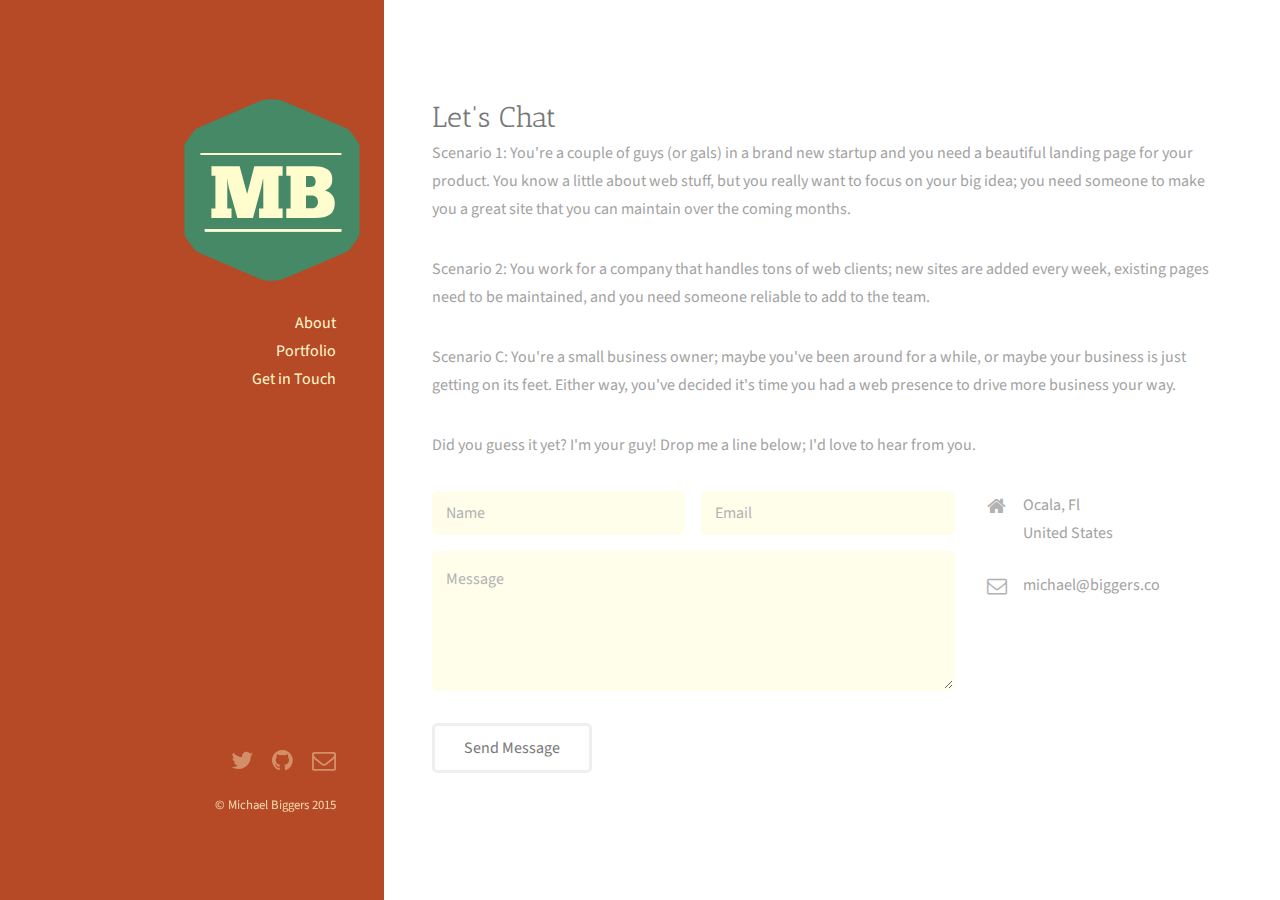
==== commit 469e284a: "updated" ====
--- a/contact.html
+++ b/contact.html
@@ -44,8 +44,11 @@
 
 				<!-- Three -->
 					<section id="three">
-						<h2>Let's Chat</h2>
-						<p>Did you see something cool in my portfolio? Have an idea for a project? Maybe you just got a new email address that you've been wanting to try out. Drop me a line here - I'd love to hear from you!</p>
+						<h2 id = "switcharoo">Let's Chat</h2>
+						<p>Scenario 1: You're a couple of guys (or gals) in a brand new startup and you need a beautiful landing page for your product. You know a little about web stuff, but you really want to focus on your big idea; you need someone to make you a great site that you can maintain over the coming months.</p>
+						<p>Scenario 2: You work for a company that handles tons of web clients; new sites are added every week, existing pages need to be maintained, and you need someone reliable to add to the team. </p> 
+						<p>Scenario C: You're a small business owner; maybe you've been around for a while, or maybe your business is just getting on its feet. Either way, you've decided it's time you had a web presence to drive more business your way. 
+						<p>Did you guess it yet? I'm your guy! Drop me a line below; I'd love to hear from you.</p>
 						<div class="row">
 							<div class="8u 12u$(small)">
 								<form method="post" action="#">
@@ -79,6 +82,15 @@
 						</div>
 					</section>
 
+					<script>
+						var switcher = document.getElementById("switcharoo");
+						switcher.onmouseover = function(){
+							switcher.innerHTML = ("(Hire Me)");
+						}
+						switcher.onmouseout = function(){
+							switcher.innerHTML = ("Let's Chat");
+						}
+					</script>
 				<!-- Four -->
 				<!--
 					<section id="four">
--- a/css/style.css
+++ b/css/style.css
@@ -54,7 +54,7 @@
 
 		a:hover {
 			border-bottom: solid 1px;
-			color: #FFF0A5 !important;
+			color: #FFF0A5 ;
 			text-decoration: none;
 		}
 
@@ -89,7 +89,7 @@
 	}
 
 	h2 {
-		font-size: 1.5em;
+		font-size: 1.8em;
 		line-height: 1.5em;
 		font-family:'Antic Slab';
 	}
@@ -1241,7 +1241,8 @@
 		font-family:'Antic Slab';
 	}
 	header.major {
-		padding-top:30%;
+		padding-top:15%;
+		padding-bottom:5%;
 	}
 	#logo {
 		width:200%;
@@ -1259,6 +1260,40 @@
 	article h3:hover {
 		text-decoration:underline;
 	}
+	#switcharoo {
+		display:inline;
+	}
+	#skills ul li:hover{
+		color:black;
+		font-size:1.2em;
+	}
+	#skills ul li{
+		-moz-transition: font-size 0.1s ease-in-out;
+		-webkit-transition: font-size 0.1s ease-in-out;
+		-o-transition: font-size 0.1s ease-in-out;
+		-ms-transition: font-size 0.1s ease-in-out;
+		transition: font-size 0.1s ease-in-out;
+	}
+
+	.greenAccent {
+		color:#468966;
+		font-family:'Antic Slab';
+	}
+	#tagline a:hover {
+		color:#88ab88;
+
+	}
+	#tagline a::selection{
+		color:orange;
+	}
+	input[type="text"],
+	input[type="password"],
+	input[type="email"], 
+	textarea {
+		background-color:rgba(255,252,206,.4);
+		color:black;
+	}
+
 /* Touch */
 
 	body.is-touch .image.thumb:before {
